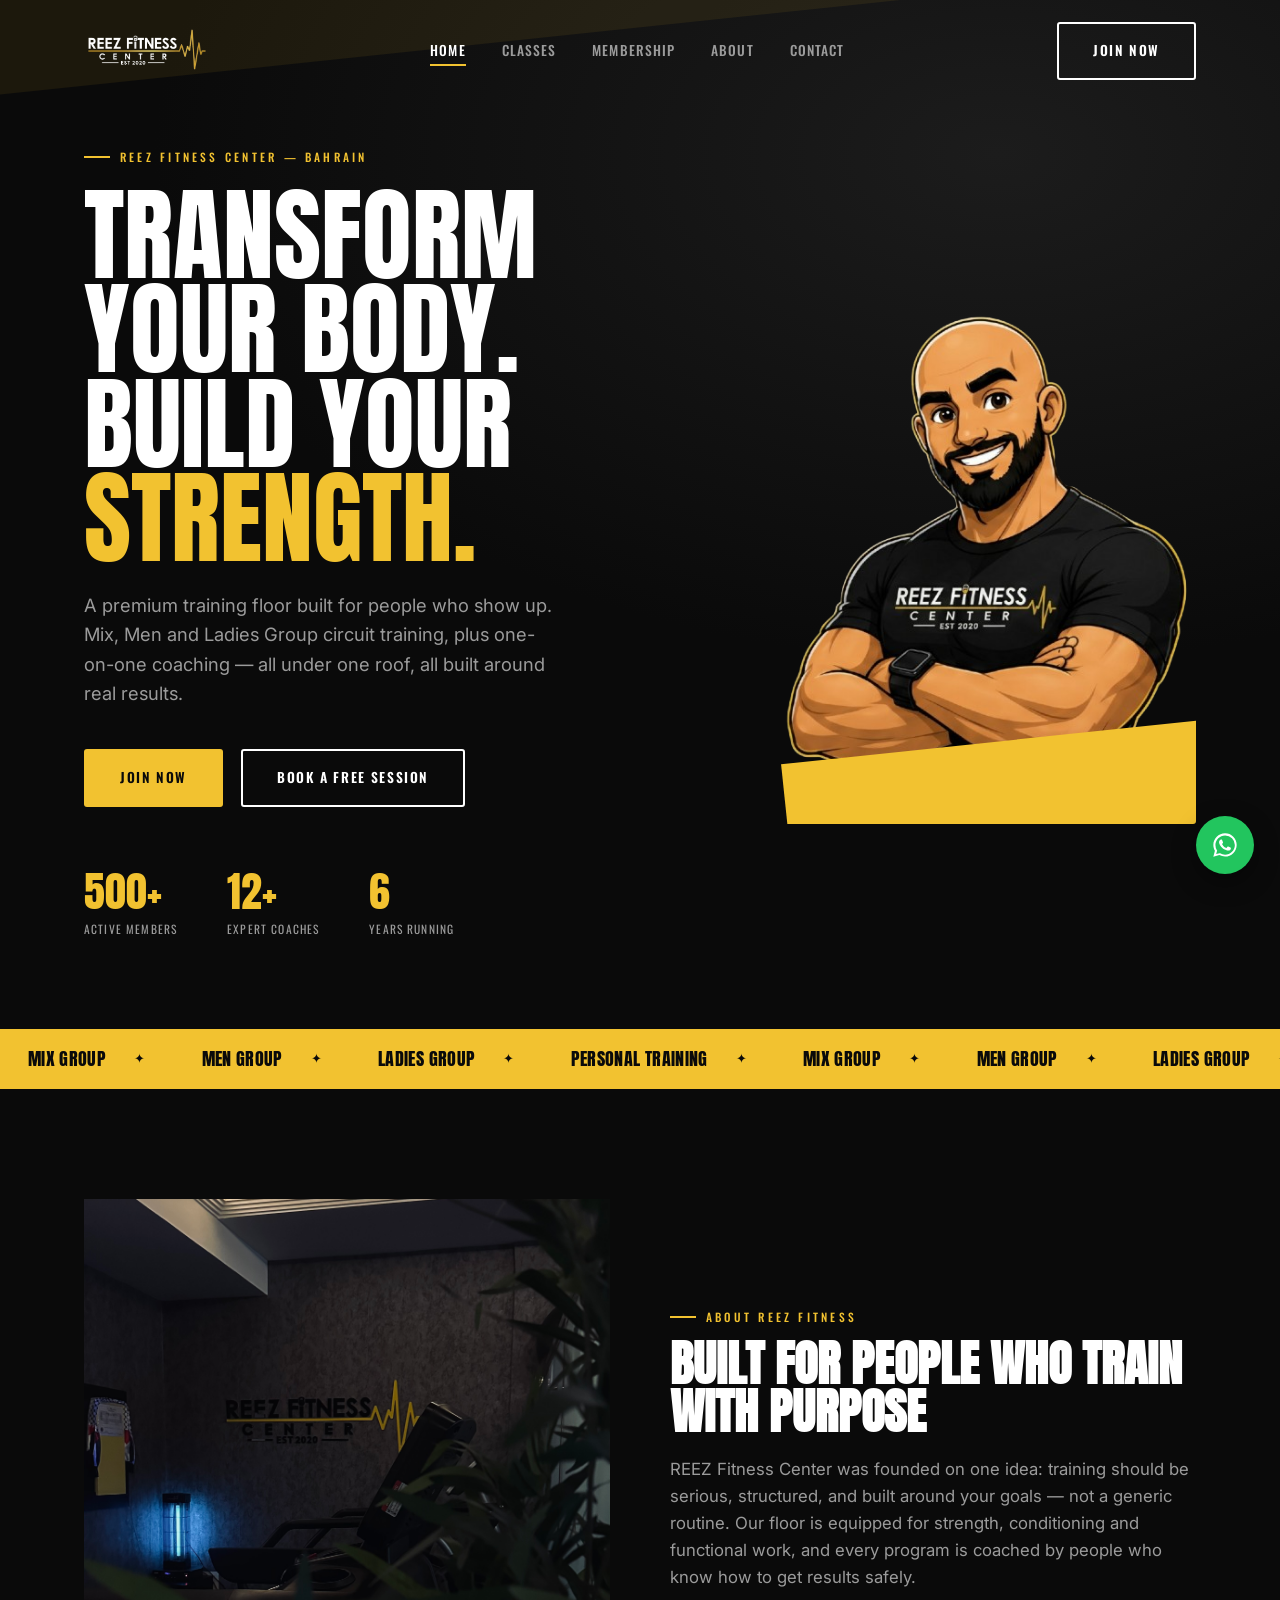
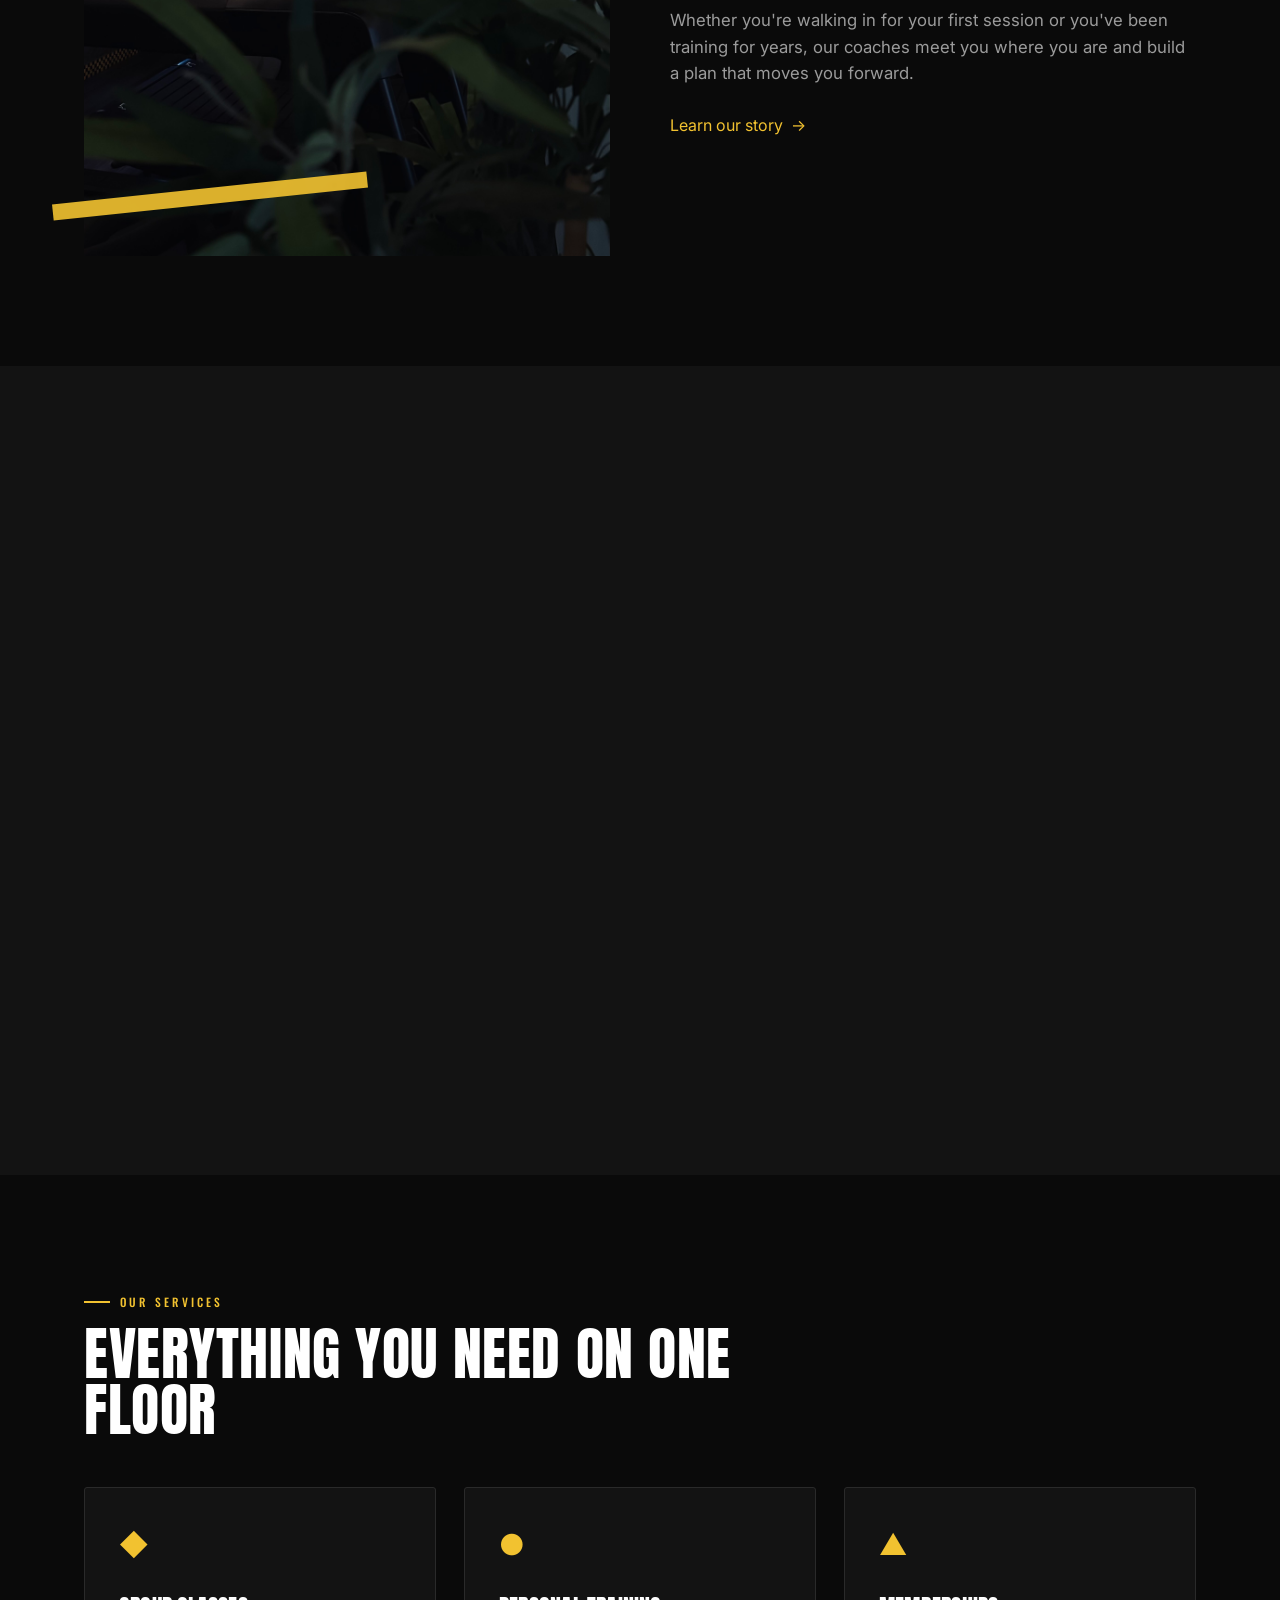
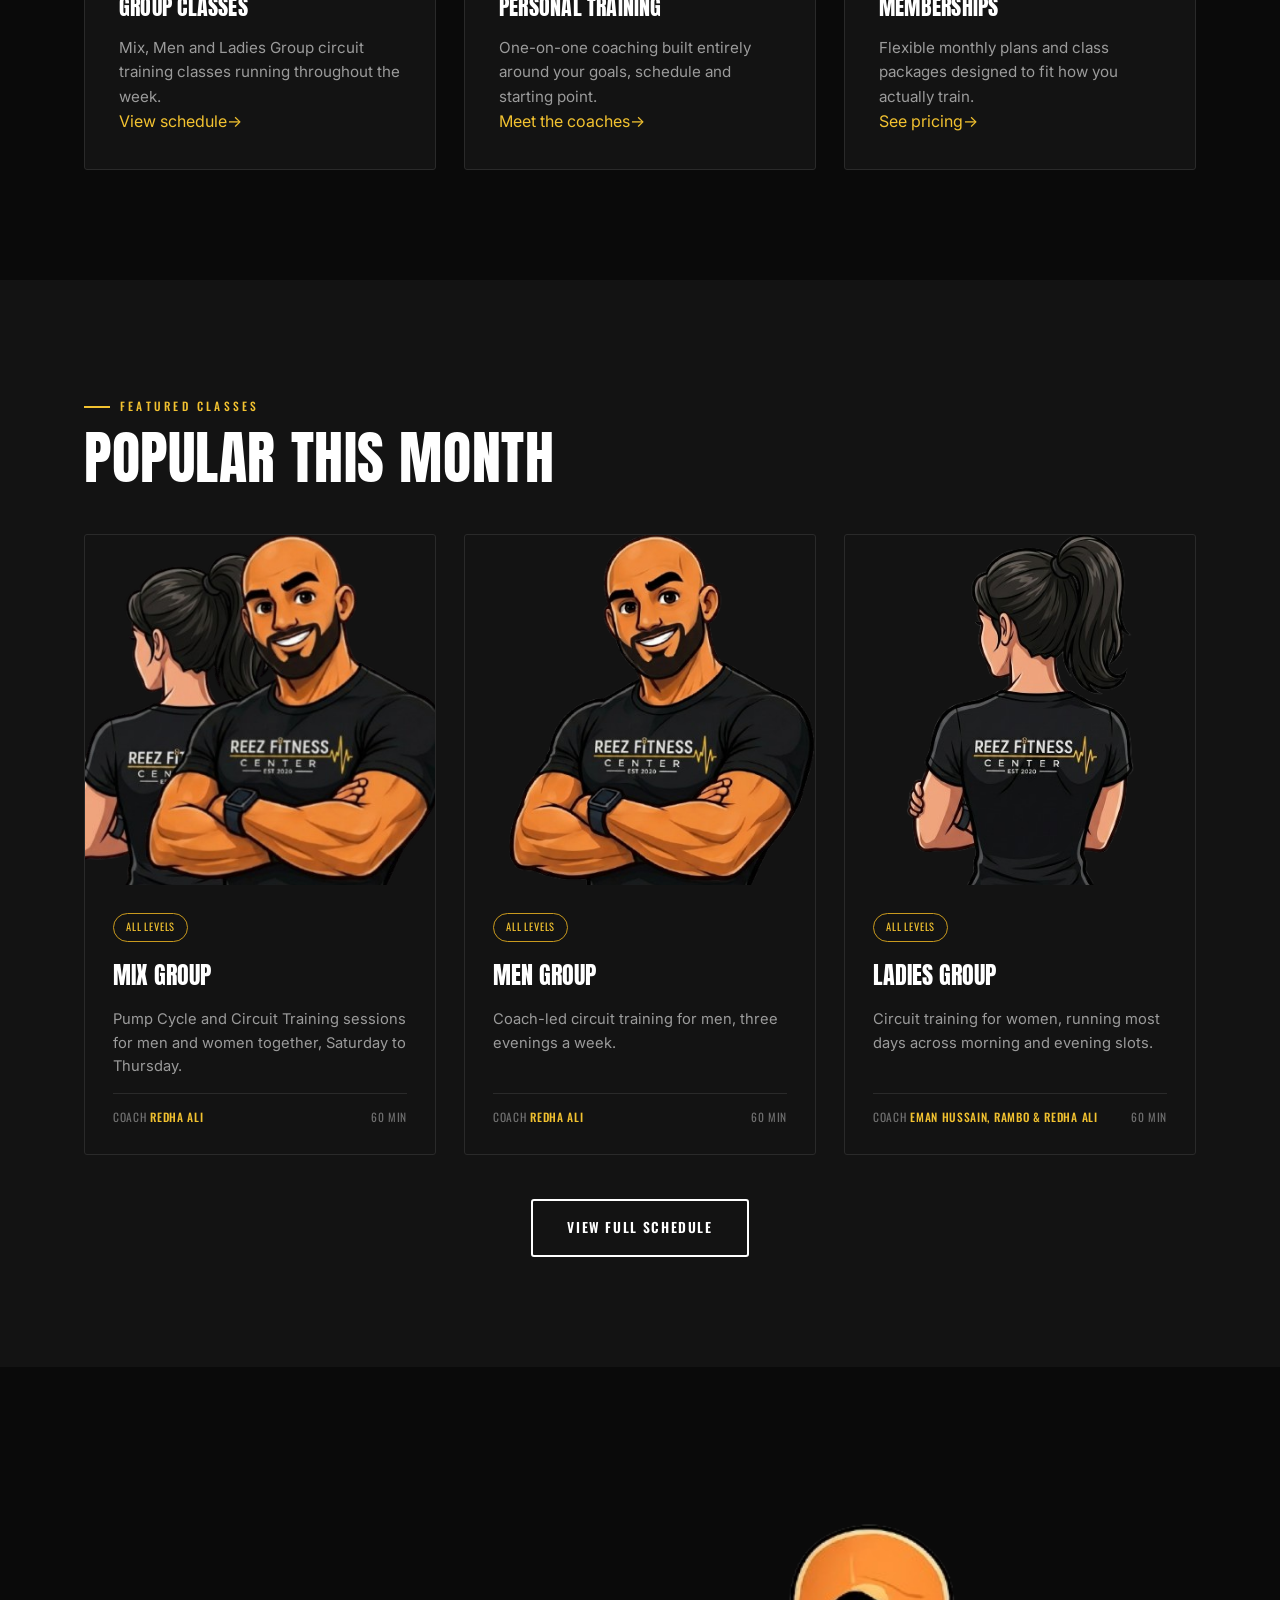
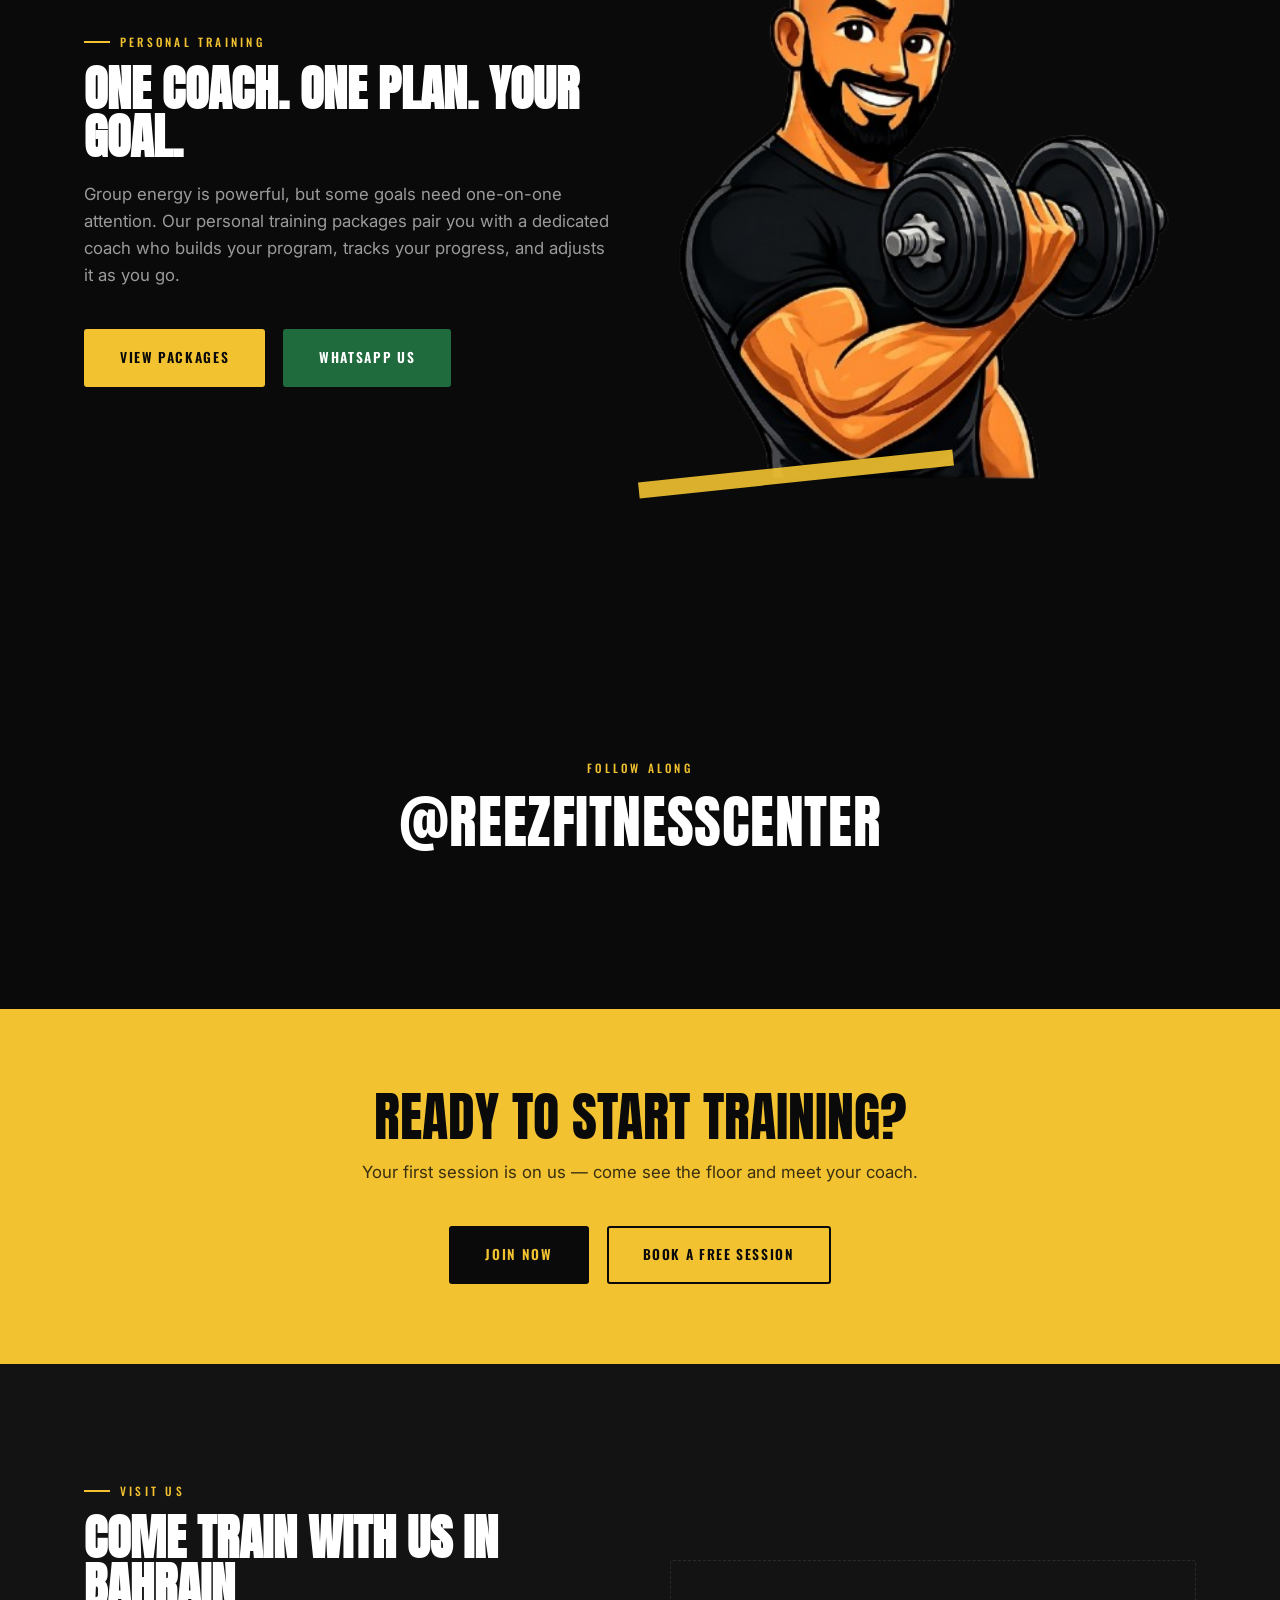
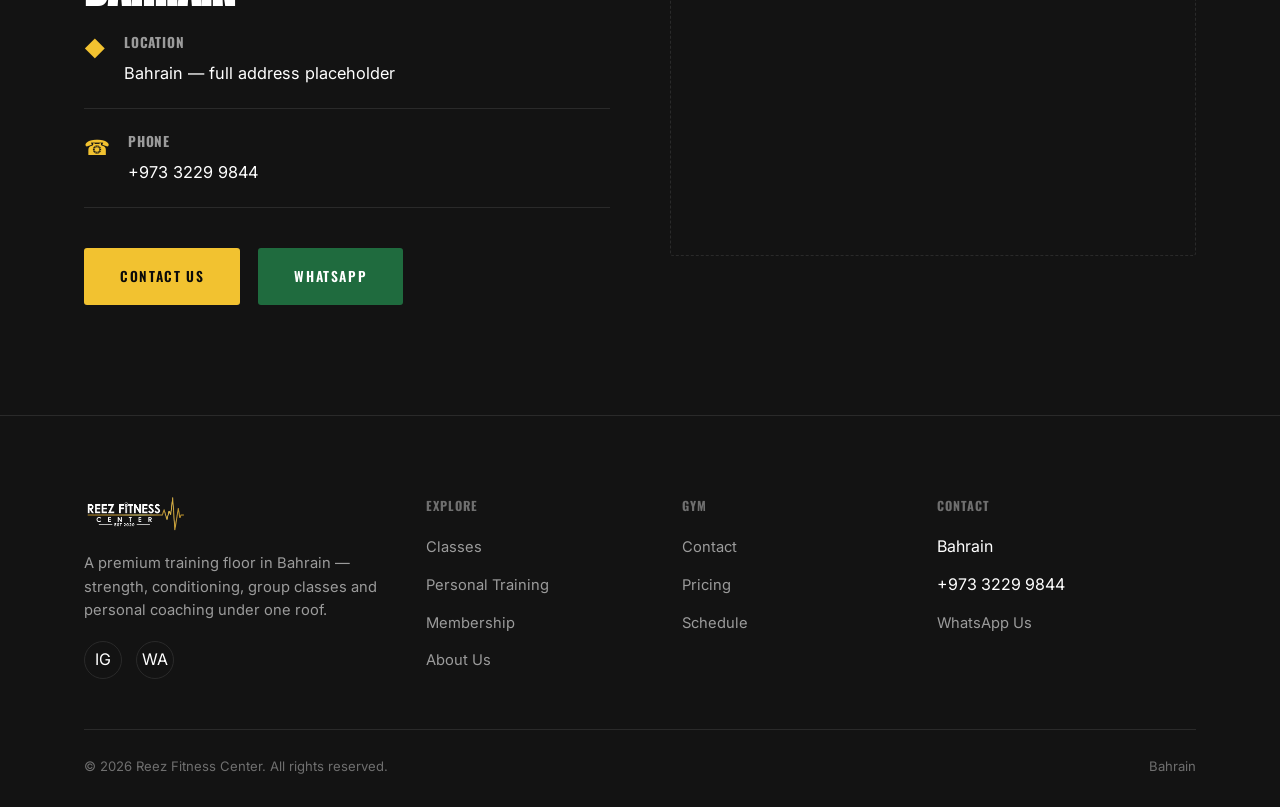
==== index.html @ 249688ea "Add files via upload" ====
<!DOCTYPE html>
<html lang="en">
<head>
<meta charset="UTF-8">
<meta name="viewport" content="width=device-width, initial-scale=1.0">
<title>REEZ Fitness Center | Premium Gym &amp; Personal Training in Bahrain</title>
<meta name="description" content="REEZ Fitness Center — a premium gym in Bahrain offering Mix, Men and Ladies Group circuit training and personal training. Join now or book a free session.">
<link rel="preconnect" href="https://fonts.googleapis.com">
<link rel="preconnect" href="https://fonts.gstatic.com" crossorigin>
<link href="https://fonts.googleapis.com/css2?family=Anton&family=Oswald:wght@400;500;600&family=Inter:wght@400;500;600;700&display=swap" rel="stylesheet">
<link rel="stylesheet" href="css/style.css">
</head>
<body>

<!-- ============ HEADER / NAV ============ -->
<header class="site-header">
  <div class="container">
    <a href="index.html" class="logo"><img src="images/logo.png" alt="Reez Fitness Center" style="height:46px;"></a>
    <nav class="nav-links">
      <a href="index.html" class="is-active">Home</a>
      <a href="classes.html">Classes</a>
      
      <a href="membership.html">Membership</a>
      <a href="about.html">About</a>
      <a href="contact.html">Contact</a>
    </nav>
    <div class="nav-cta">
      <a href="membership.html" class="btn btn-outline">Join Now</a>
      <button class="nav-toggle" aria-label="Toggle menu"><span></span></button>
    </div>
  </div>
</header>

<!-- ============ HERO ============ -->
<section class="hero">
  <div class="the-bar"></div>
  <div class="container hero-grid">
    <div>
      <div class="hero-eyebrow eyebrow">Reez Fitness Center — Bahrain</div>
      <h1>Transform Your Body.<br>Build Your <em>Strength.</em></h1>
      <p class="hero-sub">A premium training floor built for people who show up. Mix, Men and Ladies Group circuit training, plus one-on-one coaching — all under one roof, all built around real results.</p>
      <div class="btn-row">
        <a href="membership.html" class="btn btn-primary">Join Now</a>
        <a href="contact.html" class="btn btn-outline">Book a Free Session</a>
      </div>
      <div class="hero-stats">
        <div class="hero-stat"><div class="num" data-count="500" data-suffix="+">0</div><div class="label">Active Members</div></div>
        <div class="hero-stat"><div class="num" data-count="12" data-suffix="+">0</div><div class="label">Expert Coaches</div></div>
        <div class="hero-stat"><div class="num" data-count="6" data-suffix="">0</div><div class="label">Years Running</div></div>
      </div>
    </div>
    <div class="hero-art">
      <img src="images/hero.png" alt="Reez Fitness Center" style="width:100%;height:100%;object-fit:contain;">
    </div>
  </div>
</section>

<!-- ============ MARQUEE ============ -->
<div class="marquee-strip">
  <div class="marquee-track">
    <span>Mix Group</span><span>Men Group</span><span>Ladies Group</span><span>Personal Training</span>
    <span>Mix Group</span><span>Men Group</span><span>Ladies Group</span><span>Personal Training</span>
  </div>
</div>

<!-- ============ ABOUT REEZ ============ -->
<section>
  <div class="container split">
    <div class="split-media reveal">
      <div class="the-bar"></div>
      <img src="images/gym-interior.jpg" alt="Reez Fitness Center gym interior" style="width:100%;height:100%;object-fit:cover;">
    </div>
    <div class="reveal">
      <div class="eyebrow">About Reez Fitness</div>
      <h2 style="font-family:var(--font-display);text-transform:uppercase;font-size:clamp(2rem,4vw,3rem);margin-top:14px;line-height:1;">Built for people who train with purpose</h2>
      <p style="color:var(--gray);margin-top:20px;font-size:1.05rem;">REEZ Fitness Center was founded on one idea: training should be serious, structured, and built around your goals — not a generic routine. Our floor is equipped for strength, conditioning and functional work, and every program is coached by people who know how to get results safely.</p>
      <p style="color:var(--gray);margin-top:16px;font-size:1.05rem;">Whether you're walking in for your first session or you've been training for years, our coaches meet you where you are and build a plan that moves you forward.</p>
      <a href="about.html" class="btn-ghost" style="margin-top:10px;display:inline-flex;">Learn our story</a>
    </div>
  </div>
</section>

<!-- ============ WHY CHOOSE US ============ -->
<section class="section-alt">
  <div class="container">
    <div class="section-head reveal">
      <div class="eyebrow">Why Reez</div>
      <h2>The difference is in the details</h2>
      <p>Four things that separate a real training program from a treadmill and a hope.</p>
    </div>
    <div class="grid grid-4">
      <div class="card reveal">
        <span class="icon">&#9679;</span>
        <h3>Certified Coaches</h3>
        <p>Every coach on our floor is certified and trained to correct form in real time, not just count reps.</p>
      </div>
      <div class="card reveal">
        <span class="icon">&#9670;</span>
        <h3>Structured Programs</h3>
        <p>No guesswork. Every class and package follows a progression designed to build real, lasting results.</p>
      </div>
      <div class="card reveal">
        <span class="icon">&#9650;</span>
        <h3>Premium Equipment</h3>
        <p>A fully equipped strength and conditioning floor, maintained to a standard that matches the training.</p>
      </div>
      <div class="card reveal">
        <span class="icon">&#9733;</span>
        <h3>Real Community</h3>
        <p>Group classes and a member base that shows up for each other, not just for themselves.</p>
      </div>
    </div>
  </div>
</section>

<!-- ============ OUR SERVICES ============ -->
<section>
  <div class="container">
    <div class="section-head reveal">
      <div class="eyebrow">Our Services</div>
      <h2>Everything you need on one floor</h2>
    </div>
    <div class="grid grid-3">
      <div class="card reveal">
        <span class="icon">&#9670;</span>
        <h3>Group Classes</h3>
        <p>Mix, Men and Ladies Group circuit training classes running throughout the week.</p>
        <a href="classes.html" class="btn-ghost" style="margin-top:16px;">View schedule</a>
      </div>
      <div class="card reveal">
        <span class="icon">&#9679;</span>
        <h3>Personal Training</h3>
        <p>One-on-one coaching built entirely around your goals, schedule and starting point.</p>
        <a href="personal-training.html" class="btn-ghost" style="margin-top:16px;">Meet the coaches</a>
      </div>
      <div class="card reveal">
        <span class="icon">&#9650;</span>
        <h3>Memberships</h3>
        <p>Flexible monthly plans and class packages designed to fit how you actually train.</p>
        <a href="membership.html" class="btn-ghost" style="margin-top:16px;">See pricing</a>
      </div>
    </div>
  </div>
</section>

<!-- ============ FEATURED CLASSES ============ -->
<section class="section-alt">
  <div class="container">
    <div class="section-head reveal">
      <div class="eyebrow">Featured Classes</div>
      <h2>Popular this month</h2>
    </div>
    <div class="grid grid-3">
      <div class="class-card reveal">
        <div class="thumb"><img src="images/class-strength.png" alt="Mix Group class"></div>
        <div class="body">
          <span class="pill">All Levels</span>
          <h3>Mix Group</h3>
          <p>Pump Cycle and Circuit Training sessions for men and women together, Saturday to Thursday.</p>
          <div class="class-meta"><span>Coach <strong>Redha Ali</strong></span><span>60 min</span></div>
        </div>
      </div>
      <div class="class-card reveal">
        <div class="thumb"><img src="images/coach-training.png" alt="Men Group class" ></div>
        <div class="body">
          <span class="pill">All Levels</span>
          <h3>Men Group</h3>
          <p>Coach-led circuit training for men, three evenings a week.</p>
          <div class="class-meta"><span>Coach <strong>Redha Ali</strong></span><span>60 min</span></div>
        </div>
      </div>
      <div class="class-card reveal">
        <div class="thumb"><img src="images/class-womens.png" alt="Ladies Group class"></div>
        <div class="body">
          <span class="pill">All Levels</span>
          <h3>Ladies Group</h3>
          <p>Circuit training for women, running most days across morning and evening slots.</p>
          <div class="class-meta"><span>Coach <strong>Eman Hussain, Rambo &amp; Redha Ali</strong></span><span>60 min</span></div>
        </div>
      </div>
    </div>
    <div class="text-center" style="margin-top:44px;">
      <a href="classes.html" class="btn btn-outline">View Full Schedule</a>
    </div>
  </div>
</section>

<!-- ============ PERSONAL TRAINING TEASER ============ -->
<section>
  <div class="container split">
    <div class="reveal">
      <div class="eyebrow">Personal Training</div>
      <h2 style="font-family:var(--font-display);text-transform:uppercase;font-size:clamp(2rem,4vw,3rem);margin-top:14px;line-height:1;">One coach. One plan. Your goal.</h2>
      <p style="color:var(--gray);margin-top:20px;font-size:1.05rem;">Group energy is powerful, but some goals need one-on-one attention. Our personal training packages pair you with a dedicated coach who builds your program, tracks your progress, and adjusts it as you go.</p>
      <div class="btn-row">
        <a href="personal-training.html" class="btn btn-primary">View Packages</a>
        <a href="https://wa.me/97332299844" class="btn btn-whatsapp" target="_blank" rel="noopener">WhatsApp Us</a>
      </div>
    </div>
    <div class="split-media reveal">
      <div class="the-bar"></div>
      <img src="images/d.png" alt="Reez Fitness coach demonstrating training form" style="width:100%;height:100%;object-fit:cover;">
    </div>
  </div>
</section>

<!-- ============ TESTIMONIALS ============ -->
<!-- No real reviews yet — add real client testimonials here using the same testi-card structure:
<div class="testi-card reveal">
  <div class="stars">&#9733;&#9733;&#9733;&#9733;&#9733;</div>
  <p>Review text here.</p>
  <div class="who"><div class="avatar">X</div><div><div class="name">Client Name</div><div class="since">Member since 20XX</div></div></div>
</div>
-->
<section class="section-alt" style="display:none;">
  <div class="container">
    <div class="section-head center reveal" style="margin-left:auto;margin-right:auto;">
      <div class="eyebrow">Client Results</div>
      <h2>Real members. Real progress.</h2>
    </div>
    <div class="grid grid-3">
    </div>
  </div>
</section>

<!-- ============ INSTAGRAM ============ -->
<section>
  <div class="container">
    <div class="section-head center reveal" style="margin-left:auto;margin-right:auto;">
      <div class="eyebrow">Follow Along</div>
      <h2>@reezfitnesscenter</h2>
    </div>
  </div>
 
</section>

<!-- ============ CTA ============ -->
<section class="cta-banner">
  <div class="container">
    <h2>Ready to Start Training?</h2>
    <p>Your first session is on us — come see the floor and meet your coach.</p>
    <div class="btn-row">
      <a href="membership.html" class="btn btn-primary">Join Now</a>
      <a href="contact.html" class="btn btn-outline">Book a Free Session</a>
    </div>
  </div>
</section>

<!-- ============ CONTACT TEASER ============ -->
<section class="section-alt">
  <div class="container split">
    <div class="reveal">
      <div class="eyebrow">Visit Us</div>
      <h2 style="font-family:var(--font-display);text-transform:uppercase;font-size:clamp(2rem,4vw,3rem);margin-top:14px;line-height:1;">Come train with us in Bahrain</h2>
      <div class="info-block"><span class="icon">&#9670;</span><div><h3>Location</h3><p>Bahrain — full address placeholder</p></div></div>
      <div class="info-block"><span class="icon">&#9742;</span><div><h3>Phone</h3><p>+973 3229 9844</p></div></div>
      <div class="btn-row">
        <a href="contact.html" class="btn btn-primary">Contact Us</a>
        <a href="https://wa.me/97332299844" class="btn btn-whatsapp" target="_blank" rel="noopener">WhatsApp</a>
      </div>
    </div>
    <div class="map-placeholder reveal" style="margin-top:36px;padding:0;overflow:hidden;">
  <iframe src="https://www.google.com/maps/embed?pb=!1m18!1m12!1m3!1d3579.4328150114675!2d50.45760417519909!3d26.215122777069826!2m3!1f0!2f0!3f0!3m2!1i1024!2i768!4f13.1!3m3!1m2!1s0x3e49a5b4d1fcc36d%3A0x4360c2609f2ffa8!2sReez%20Fitness%20Center!5e0!3m2!1sen!2sbh!4v1784715094102!5m2!1sen!2sbh" width="600" height="450" style="border:0;width:100%;height:100%;" allowfullscreen="" loading="lazy" referrerpolicy="strict-origin-when-cross-origin"></iframe>
</div>
  </div>
</section>

<!-- ============ FOOTER ============ -->
<footer class="site-footer">
  <div class="container">
    <div class="footer-grid">
      <div class="footer-brand">
        <a href="index.html" class="logo"><img src="images/logo.png" alt="Reez Fitness Center" style="height:38px;"></a>
        <p>A premium training floor in Bahrain — strength, conditioning, group classes and personal coaching under one roof.</p>
        <div class="footer-social">
          <a href="https://instagram.com/reezfitnesscenter" target="_blank" rel="noopener" aria-label="Instagram">IG</a>
          <a href="https://wa.me/97332299844" aria-label="WhatsApp" target="_blank" rel="noopener">WA</a>
        </div>
      </div>
      <div class="footer-col">
        <h4>Explore</h4>
        <ul>
          <li><a href="classes.html">Classes</a></li>
          <li><a href="personal-training.html">Personal Training</a></li>
          <li><a href="membership.html">Membership</a></li>
          <li><a href="about.html">About Us</a></li>
        </ul>
      </div>
      <div class="footer-col">
        <h4>Gym</h4>
        <ul>
          <li><a href="contact.html">Contact</a></li>
          <li><a href="membership.html">Pricing</a></li>
          <li><a href="classes.html">Schedule</a></li>
        </ul>
      </div>
      <div class="footer-col">
        <h4>Contact</h4>
        <ul>
          <li>Bahrain</li>
          <li>+973 3229 9844</li>
          <li><a href="https://wa.me/97332299844" target="_blank" rel="noopener">WhatsApp Us</a></li>
        </ul>
      </div>
    </div>
    <div class="footer-bottom">
      <span>&copy; <span id="year"></span> Reez Fitness Center. All rights reserved.</span>
      <span>Bahrain</span>
    </div>
  </div>
</footer>

<a href="https://wa.me/97332299844" class="whatsapp-float" target="_blank" rel="noopener" aria-label="Chat on WhatsApp">
  <svg viewBox="0 0 32 32"><path d="M16.02 2.667c-7.36 0-13.334 5.973-13.334 13.333 0 2.352.615 4.646 1.784 6.667L2.667 29.333l6.85-1.77a13.29 13.29 0 0 0 6.5 1.704h.006c7.36 0 13.333-5.973 13.333-13.333 0-3.563-1.387-6.913-3.906-9.43a13.245 13.245 0 0 0-9.43-3.837zm0 24.4a11.02 11.02 0 0 1-5.62-1.54l-.403-.24-4.066 1.05 1.086-3.963-.263-.407a11.017 11.017 0 0 1-1.694-5.87c0-6.113 4.977-11.09 11.096-11.09a11.02 11.02 0 0 1 7.844 3.25 11.024 11.024 0 0 1 3.246 7.844c0 6.117-4.976 11.09-11.13 11.09l-.05-.124zm6.086-8.31c-.334-.167-1.977-.977-2.284-1.087-.307-.11-.53-.167-.753.167-.223.333-.863 1.087-1.06 1.31-.196.223-.39.25-.723.084-.334-.167-1.41-.52-2.687-1.657-.993-.886-1.663-1.98-1.86-2.313-.196-.333-.02-.514.147-.68.15-.15.334-.39.5-.584.167-.194.223-.333.334-.556.11-.223.055-.417-.028-.584-.083-.166-.753-1.81-1.03-2.48-.272-.65-.548-.563-.753-.573-.196-.01-.417-.01-.64-.01a1.23 1.23 0 0 0-.89.417c-.306.334-1.166 1.14-1.166 2.78 0 1.64 1.194 3.223 1.36 3.446.167.223 2.35 3.59 5.69 5.033.795.343 1.415.548 1.9.7.798.253 1.523.217 2.097.132.64-.095 1.977-.807 2.256-1.587.28-.78.28-1.446.196-1.586-.083-.14-.306-.223-.64-.39z"/></svg>
</a>

<script src="js/main.js"></script>
</body>
</html>
---- css/style.css ----
/* ==========================================================================
   REEZ FITNESS CENTER — Design System
   Display: Anton (heavy, condensed, athletic)
   Utility: Oswald (condensed uppercase, labels/nav/eyebrows)
   Body: Inter (clean, readable)
   Signature element: "The Bar" — a diagonal yellow stripe (barbell-strap
   motif) that cuts through hero art and marks every major section break.
   ========================================================================== */

:root {
  --black: #0a0a0a;
  --charcoal: #131313;
  --charcoal-2: #1b1b1b;
  --line: #2a2a2a;
  --yellow: #f2c230;
  --yellow-dim: #c99a1e;
  --white: #ffffff;
  --gray: #9b9b9b;
  --gray-dim: #6f6f6f;

  --font-display: "Anton", "Arial Narrow", sans-serif;
  --font-utility: "Oswald", "Arial Narrow", sans-serif;
  --font-body: "Inter", -apple-system, BlinkMacSystemFont, sans-serif;

  --container: 1240px;
  --gutter: clamp(20px, 5vw, 64px);
  --radius: 3px;
  --ease: cubic-bezier(0.22, 1, 0.36, 1);
}

/* ---------- Reset ---------- */
*, *::before, *::after { box-sizing: border-box; }
html { scroll-behavior: smooth; }
@media (prefers-reduced-motion: reduce) {
  html { scroll-behavior: auto; }
  *, *::before, *::after { animation-duration: 0.001ms !important; animation-iteration-count: 1 !important; transition-duration: 0.001ms !important; scroll-behavior: auto !important; }
}
body {
  margin: 0;
  background: var(--black);
  color: var(--white);
  font-family: var(--font-body);
  font-size: 16px;
  line-height: 1.6;
  -webkit-font-smoothing: antialiased;
  overflow-x: hidden;
}
img { max-width: 100%; display: block; }
a { color: inherit; text-decoration: none; }
ul { margin: 0; padding: 0; list-style: none; }
h1, h2, h3, h4, p { margin: 0; }
button { font-family: inherit; cursor: pointer; }
input, textarea, select { font-family: inherit; }

:focus-visible {
  outline: 2px solid var(--yellow);
  outline-offset: 3px;
}

.container {
  max-width: var(--container);
  margin: 0 auto;
  padding-left: var(--gutter);
  padding-right: var(--gutter);
}

/* ---------- Typography helpers ---------- */
.eyebrow {
  font-family: var(--font-utility);
  text-transform: uppercase;
  letter-spacing: 0.28em;
  font-size: 0.72rem;
  color: var(--yellow);
  display: inline-flex;
  align-items: center;
  gap: 10px;
  font-weight: 500;
}
.eyebrow::before {
  content: "";
  width: 26px;
  height: 2px;
  background: var(--yellow);
  display: inline-block;
}
.section-head {
  margin-bottom: 48px;
  max-width: 720px;
}
.section-head h2 {
  font-family: var(--font-display);
  font-weight: 400;
  text-transform: uppercase;
  font-size: clamp(2.2rem, 5vw, 3.6rem);
  line-height: 0.98;
  letter-spacing: 0.01em;
  margin-top: 14px;
}
.section-head p {
  color: var(--gray);
  font-size: 1.05rem;
  margin-top: 18px;
  max-width: 560px;
}
.section-head.center { margin-left: auto; margin-right: auto; text-align: center; }
.section-head.center p { margin-left: auto; margin-right: auto; }
.section-head.center .eyebrow::before { display: none; }

section { position: relative; padding: 110px 0; }
.section-alt { background: var(--charcoal); }

/* ---------- The Bar (signature diagonal stripe) ---------- */
.the-bar {
  position: absolute;
  background: var(--yellow);
  transform: rotate(-6deg);
  z-index: 2;
}
.divider-bar {
  position: relative;
  height: 46px;
  overflow: hidden;
  background: var(--black);
}
.divider-bar::before {
  content: "";
  position: absolute;
  left: -10%;
  right: -10%;
  top: 50%;
  height: 10px;
  background: var(--yellow);
  transform: translateY(-50%) skewY(-2deg);
}

/* ---------- Buttons ---------- */
.btn {
  font-family: var(--font-utility);
  text-transform: uppercase;
  letter-spacing: 0.12em;
  font-size: 0.85rem;
  font-weight: 600;
  padding: 16px 34px;
  border-radius: var(--radius);
  border: 2px solid transparent;
  display: inline-flex;
  align-items: center;
  gap: 10px;
  transition: transform 0.25s var(--ease), background 0.25s var(--ease), color 0.25s var(--ease), border-color 0.25s var(--ease);
  white-space: nowrap;
}
.btn-primary {
  background: var(--yellow);
  color: var(--black);
}
.btn-primary:hover { background: var(--white); transform: translateY(-2px); }
.btn-outline {
  border-color: var(--white);
  color: var(--white);
  background: transparent;
}
.btn-outline:hover { border-color: var(--yellow); color: var(--yellow); transform: translateY(-2px); }
.btn-ghost {
  color: var(--yellow);
  padding: 16px 0;
  gap: 8px;
}
.btn-ghost::after { content: "\2192"; transition: transform 0.25s var(--ease); }
.btn-ghost:hover::after { transform: translateX(6px); }
.btn-whatsapp {
  background: #1f6b3e;
  color: var(--white);
}
.btn-whatsapp:hover { background: #22c55e; transform: translateY(-2px); }
.btn-row { display: flex; flex-wrap: wrap; gap: 18px; margin-top: 40px; }

/* ---------- Nav ---------- */
.site-header {
  position: fixed;
  top: 0; left: 0; right: 0;
  z-index: 100;
  padding: 22px 0;
  transition: background 0.3s var(--ease), padding 0.3s var(--ease), border-color 0.3s var(--ease);
  border-bottom: 1px solid transparent;
}
.site-header.is-scrolled {
  background: rgba(10, 10, 10, 0.92);
  backdrop-filter: blur(10px);
  padding: 14px 0;
  border-color: var(--line);
}
.site-header .container { display: flex; align-items: center; justify-content: space-between; }
.logo {
  font-family: var(--font-display);
  text-transform: uppercase;
  font-size: 1.5rem;
  letter-spacing: 0.02em;
  display: flex;
  align-items: baseline;
  gap: 4px;
}
.logo span { color: var(--yellow); }
.nav-links { display: flex; align-items: center; gap: 36px; }
.nav-links a {
  font-family: var(--font-utility);
  text-transform: uppercase;
  font-size: 0.85rem;
  letter-spacing: 0.08em;
  font-weight: 500;
  color: var(--gray);
  position: relative;
  padding: 4px 0;
  transition: color 0.2s;
}
.nav-links a::after {
  content: "";
  position: absolute;
  left: 0; bottom: 0;
  width: 0; height: 2px;
  background: var(--yellow);
  transition: width 0.25s var(--ease);
}
.nav-links a:hover, .nav-links a.is-active { color: var(--white); }
.nav-links a:hover::after, .nav-links a.is-active::after { width: 100%; }
.nav-cta { display: flex; align-items: center; gap: 18px; }
.nav-toggle {
  display: none;
  background: none;
  border: none;
  width: 32px; height: 24px;
  position: relative;
  z-index: 200;
}
.nav-toggle span, .nav-toggle::before, .nav-toggle::after {
  content: "";
  position: absolute;
  left: 0; right: 0;
  height: 2px;
  background: var(--white);
  transition: transform 0.3s var(--ease), opacity 0.3s var(--ease);
}
.nav-toggle::before { top: 2px; }
.nav-toggle span { top: 11px; }
.nav-toggle::after { bottom: 2px; }
.nav-toggle.is-open::before { transform: translateY(9px) rotate(45deg); }
.nav-toggle.is-open::after { transform: translateY(-9px) rotate(-45deg); }
.nav-toggle.is-open span { opacity: 0; }

@media (max-width: 860px) {
  .nav-links {
    position: fixed;
    inset: 0;
    background: var(--black);
    flex-direction: column;
    justify-content: center;
    gap: 30px;
    transform: translateX(100%);
    transition: transform 0.4s var(--ease);
  }
  .nav-links.is-open { transform: translateX(0); }
  .nav-links a { font-size: 1.4rem; }
  .nav-toggle { display: block; }
  .nav-cta .btn-outline { display: none; }
}

/* ---------- Hero ---------- */
.hero {
  min-height: 100svh;
  display: flex;
  align-items: center;
  position: relative;
  padding-top: 140px;
  padding-bottom: 90px;
  background: radial-gradient(120% 90% at 78% 15%, #1c1c1c 0%, var(--black) 55%);
  overflow: hidden;
}
.hero .the-bar {
  width: 180%;
  height: 130px;
  right: -40%;
  top: -10%;
  opacity: 0.08;
}
.hero-grid {
  display: grid;
  grid-template-columns: 1.15fr 0.85fr;
  gap: 40px;
  align-items: center;
}
.hero-eyebrow { margin-bottom: 22px; }
.hero h1 {
  font-family: var(--font-display);
  text-transform: uppercase;
  font-weight: 400;
  font-size: clamp(3rem, 8vw, 6.4rem);
  line-height: 0.92;
  letter-spacing: 0;
}
.hero h1 em {
  font-style: normal;
  color: var(--yellow);
}
.hero-sub {
  color: var(--gray);
  font-size: 1.15rem;
  max-width: 480px;
  margin-top: 26px;
}
.hero-art {
  position: relative;
  aspect-ratio: 4 / 5;
  border-radius: var(--radius);
  overflow: hidden;
}
.hero-art::after {
  content: "";
  position: absolute;
  left: 10%;
  bottom: -6%;
  width: 130%;
  height: 22%;
  background: var(--yellow);
  transform: rotate(-6deg);
  z-index: 2;
}
.hero-stats {
  display: flex;
  gap: 50px;
  margin-top: 64px;
  flex-wrap: wrap;
}
.hero-stat .num {
  font-family: var(--font-display);
  font-size: 2.6rem;
  color: var(--yellow);
  line-height: 1;
}
.hero-stat .label {
  font-family: var(--font-utility);
  text-transform: uppercase;
  letter-spacing: 0.1em;
  font-size: 0.72rem;
  color: var(--gray);
  margin-top: 8px;
}

@media (max-width: 900px) {
  .hero-grid { grid-template-columns: 1fr; }
  .hero-art { order: -1; aspect-ratio: 16/10; }
}

/* ---------- Image placeholders ---------- */
.img-placeholder {
  width: 100%;
  height: 100%;
  min-height: 220px;
  background:
    repeating-linear-gradient(135deg, #1c1c1c 0px, #1c1c1c 12px, #171717 12px, #171717 24px);
  border: 1px dashed var(--line);
  display: flex;
  flex-direction: column;
  align-items: center;
  justify-content: center;
  text-align: center;
  gap: 8px;
  color: var(--gray-dim);
  padding: 20px;
}
.img-placeholder .icon { font-size: 1.8rem; color: var(--yellow-dim); }
.img-placeholder .tag {
  font-family: var(--font-utility);
  text-transform: uppercase;
  letter-spacing: 0.08em;
  font-size: 0.7rem;
}
.img-placeholder .dims { font-size: 0.68rem; color: var(--gray-dim); }

/* ---------- Marquee ---------- */
.marquee-strip {
  background: var(--yellow);
  color: var(--black);
  overflow: hidden;
  padding: 16px 0;
}
.marquee-track {
  display: flex;
  width: max-content;
  animation: marquee 32s linear infinite;
}
.marquee-track span {
  font-family: var(--font-display);
  text-transform: uppercase;
  font-size: 1.1rem;
  letter-spacing: 0.02em;
  padding: 0 28px;
  white-space: nowrap;
  display: flex;
  align-items: center;
  gap: 28px;
}
.marquee-track span::after { content: "\2726"; font-size: 0.8rem; }
@keyframes marquee {
  from { transform: translateX(0); }
  to { transform: translateX(-50%); }
}

/* ---------- Cards ---------- */
.grid {
  display: grid;
  gap: 28px;
}
.grid-3 { grid-template-columns: repeat(3, 1fr); }
.grid-2 { grid-template-columns: repeat(2, 1fr); }
.grid-4 { grid-template-columns: repeat(4, 1fr); }
@media (max-width: 980px) { .grid-3, .grid-4 { grid-template-columns: repeat(2, 1fr); } }
@media (max-width: 640px) { .grid-3, .grid-4, .grid-2 { grid-template-columns: 1fr; } }

.card {
  background: var(--charcoal);
  border: 1px solid var(--line);
  border-radius: var(--radius);
  padding: 34px;
  transition: border-color 0.3s var(--ease), transform 0.3s var(--ease);
}
.card:hover { border-color: var(--yellow-dim); transform: translateY(-6px); }
.card .icon { color: var(--yellow); font-size: 1.8rem; margin-bottom: 22px; display: block; }
.card h3 {
  font-family: var(--font-display);
  text-transform: uppercase;
  font-weight: 400;
  font-size: 1.35rem;
  letter-spacing: 0.01em;
}
.card p { color: var(--gray); margin-top: 12px; font-size: 0.95rem; }

/* Class card */
.class-card {
  background: var(--charcoal);
  border: 1px solid var(--line);
  border-radius: var(--radius);
  overflow: hidden;
  display: flex;
  flex-direction: column;
  transition: border-color 0.3s var(--ease), transform 0.3s var(--ease);
}
.class-card:hover { border-color: var(--yellow); transform: translateY(-6px); }
.class-card .thumb {
  position: relative;
  width: 100%;
  aspect-ratio: 1/1;
  overflow: hidden;
  flex-shrink: 0;
}
.class-card .body { padding: 28px; display: flex; flex-direction: column; gap: 14px; flex: 1; }
.class-card h3 {
  font-family: var(--font-display);
  text-transform: uppercase;
  font-weight: 400;
  font-size: 1.5rem;
}

.class-card .thumb img{
    position: absolute;
    inset: 0;
    width: 100%;
    height: 100%;
    object-fit: cover;
    display: block;
}
.class-card p { color: var(--gray); font-size: 0.92rem; }
.class-meta {
  display: flex;
  justify-content: space-between;
  font-family: var(--font-utility);
  text-transform: uppercase;
  font-size: 0.72rem;
  letter-spacing: 0.06em;
  color: var(--gray-dim);
  border-top: 1px solid var(--line);
  padding-top: 14px;
  margin-top: auto;
}
.class-meta strong { color: var(--yellow); font-weight: 500; }
.class-card .btn { margin-top: 6px; justify-content: center; width: 100%; }

/* Difficulty pill */
.pill {
  display: inline-block;
  font-family: var(--font-utility);
  text-transform: uppercase;
  font-size: 0.65rem;
  letter-spacing: 0.08em;
  padding: 5px 12px;
  border-radius: 20px;
  border: 1px solid var(--yellow-dim);
  color: var(--yellow);
  width: fit-content;
}

/* Coach card */
.coach-card { text-align: left; }
.coach-card .thumb { aspect-ratio: 3/4; margin-bottom: 22px; border-radius: var(--radius); overflow: hidden; }
.coach-card h3 { font-family: var(--font-display); font-weight: 400; text-transform: uppercase; font-size: 1.4rem; }
.coach-card .role { color: var(--yellow); font-family: var(--font-utility); text-transform: uppercase; font-size: 0.75rem; letter-spacing: 0.08em; margin-top: 6px; display: block; }
.coach-card p { margin-top: 14px; }

/* Testimonials */
.testi-card {
  background: var(--charcoal);
  border: 1px solid var(--line);
  border-radius: var(--radius);
  padding: 36px;
}
.testi-card .stars { color: var(--yellow); letter-spacing: 3px; font-size: 0.9rem; }
.testi-card p { margin-top: 18px; font-size: 1.02rem; color: var(--white); }
.testi-card .who { margin-top: 22px; display: flex; align-items: center; gap: 14px; }
.testi-card .avatar {
  width: 44px; height: 44px; border-radius: 50%;
  background: var(--charcoal-2); border: 1px solid var(--line);
  display: flex; align-items: center; justify-content: center;
  font-family: var(--font-display); color: var(--yellow); font-size: 1rem;
}
.testi-card .name { font-family: var(--font-utility); text-transform: uppercase; font-size: 0.85rem; letter-spacing: 0.04em; }
.testi-card .since { color: var(--gray-dim); font-size: 0.78rem; }

/* Pricing */
.price-card {
  background: var(--charcoal);
  border: 1px solid var(--line);
  border-radius: var(--radius);
  padding: 38px 32px;
  display: flex;
  flex-direction: column;
  position: relative;
}
.price-card.is-featured {
  border-color: var(--yellow);
  background: linear-gradient(180deg, #1c1808 0%, var(--charcoal) 30%);
}
.price-card .tag-best {
  position: absolute;
  top: -13px; left: 32px;
  background: var(--yellow);
  color: var(--black);
  font-family: var(--font-utility);
  text-transform: uppercase;
  font-size: 0.68rem;
  letter-spacing: 0.08em;
  padding: 5px 14px;
  border-radius: 20px;
  font-weight: 600;
}
.price-card h3 { font-family: var(--font-utility); text-transform: uppercase; letter-spacing: 0.06em; font-size: 0.95rem; color: var(--gray); }
.price-card .price { font-family: var(--font-display); font-size: 3rem; color: var(--white); margin-top: 14px; }
.price-card .price span { font-size: 1rem; color: var(--gray); font-family: var(--font-body); }
.price-card ul { margin-top: 26px; display: flex; flex-direction: column; gap: 14px; flex: 1; }
.price-card li { display: flex; align-items: flex-start; gap: 10px; font-size: 0.92rem; color: var(--gray); }
.price-card li::before { content: "\2713"; color: var(--yellow); font-weight: 700; }
.price-card .btn { margin-top: 30px; justify-content: center; width: 100%; }

/* ---------- Stats / counters ---------- */
.stats-row {
  display: grid;
  grid-template-columns: repeat(4, 1fr);
  gap: 30px;
  text-align: center;
}
.stat .num { font-family: var(--font-display); font-size: clamp(2.4rem, 5vw, 3.6rem); color: var(--yellow); }
.stat .label { font-family: var(--font-utility); text-transform: uppercase; letter-spacing: 0.1em; font-size: 0.78rem; color: var(--gray); margin-top: 10px; }
@media (max-width: 760px) { .stats-row { grid-template-columns: repeat(2, 1fr); } }

/* ---------- Feature list (icon + text rows) ---------- */
.feature-row { display: flex; gap: 20px; padding: 26px 0; border-bottom: 1px solid var(--line); }
.feature-row:first-child { padding-top: 0; }
.feature-row .num { font-family: var(--font-display); font-size: 1.6rem; color: var(--yellow-dim); min-width: 50px; }
.feature-row h3 { font-family: var(--font-display); font-weight: 400; text-transform: uppercase; font-size: 1.25rem; }
.feature-row p { color: var(--gray); margin-top: 8px; font-size: 0.94rem; }

/* ---------- Instagram strip ---------- */
.insta-grid { display: grid; grid-template-columns: repeat(6, 1fr); gap: 4px; }
.insta-grid .img-placeholder { min-height: 0; aspect-ratio: 1/1; border-radius: 0; border: none; }
@media (max-width: 760px) { .insta-grid { grid-template-columns: repeat(3, 1fr); } }

/* ---------- CTA banner ---------- */
.cta-banner {
  background: var(--yellow);
  color: var(--black);
  padding: 80px 0;
  text-align: center;
}
.cta-banner h2 {
  font-family: var(--font-display);
  text-transform: uppercase;
  font-weight: 400;
  font-size: clamp(2rem, 5vw, 3.4rem);
  line-height: 1;
}
.cta-banner p { margin-top: 16px; font-size: 1.05rem; opacity: 0.8; }
.cta-banner .btn-row { justify-content: center; }
.cta-banner .btn-outline { border-color: var(--black); color: var(--black); }
.cta-banner .btn-outline:hover { background: var(--black); color: var(--yellow); }
.cta-banner .btn-primary { background: var(--black); color: var(--yellow); }
.cta-banner .btn-primary:hover { background: var(--white); color: var(--black); }

/* ---------- Forms ---------- */
.form-grid { display: grid; grid-template-columns: 1fr 1fr; gap: 20px; }
.field { display: flex; flex-direction: column; gap: 8px; margin-bottom: 20px; }
.field.full { grid-column: 1 / -1; }
.field label {
  font-family: var(--font-utility);
  text-transform: uppercase;
  font-size: 0.72rem;
  letter-spacing: 0.08em;
  color: var(--gray);
}
.field input, .field select, .field textarea {
  background: var(--charcoal);
  border: 1px solid var(--line);
  color: var(--white);
  padding: 14px 16px;
  border-radius: var(--radius);
  font-size: 0.95rem;
  transition: border-color 0.2s;
}
.field input:focus, .field select:focus, .field textarea:focus {
  border-color: var(--yellow);
  outline: none;
}
.field textarea { resize: vertical; min-height: 120px; }
.form-note { font-size: 0.82rem; color: var(--gray-dim); margin-top: 4px; }
.form-status { margin-top: 16px; font-size: 0.9rem; font-family: var(--font-utility); text-transform: uppercase; letter-spacing: 0.04em; display: none; }
.form-status.is-visible { display: block; }
.form-status.ok { color: var(--yellow); }

/* ---------- Contact info blocks ---------- */
.info-block { display: flex; gap: 18px; padding: 22px 0; border-bottom: 1px solid var(--line); }
.info-block:last-child { border-bottom: none; }
.info-block .icon { color: var(--yellow); font-size: 1.3rem; }
.info-block h3 { font-family: var(--font-utility); text-transform: uppercase; font-size: 0.85rem; letter-spacing: 0.06em; color: var(--gray); }
.info-block p, .info-block a { margin-top: 6px; font-size: 1.02rem; }
.info-block a:hover { color: var(--yellow); }

.map-placeholder {
  aspect-ratio: 16/9;
  background: var(--charcoal);
  border: 1px dashed var(--line);
  border-radius: var(--radius);
  display: flex; flex-direction: column; align-items: center; justify-content: center;
  gap: 10px; color: var(--gray-dim); text-align: center; padding: 30px;
}
.map-placeholder .icon { font-size: 2rem; color: var(--yellow-dim); }

/* ---------- Page header (inner pages) ---------- */
.page-header {
  padding: 200px 0 90px;
  position: relative;
  overflow: hidden;
  background: radial-gradient(120% 90% at 15% 0%, #1c1c1c 0%, var(--black) 55%);
}
.page-header .the-bar { width: 160%; height: 90px; right: -30%; top: -20%; opacity: 0.07; }
.page-header h1 {
  font-family: var(--font-display);
  text-transform: uppercase;
  font-weight: 400;
  font-size: clamp(2.6rem, 7vw, 5rem);
  line-height: 0.95;
  margin-top: 16px;
}
.page-header p { color: var(--gray); max-width: 560px; margin-top: 20px; font-size: 1.05rem; }
.breadcrumb {
  font-family: var(--font-utility);
  text-transform: uppercase;
  font-size: 0.75rem;
  letter-spacing: 0.08em;
  color: var(--gray-dim);
  margin-top: 26px;
}
.breadcrumb .yellow { color: var(--yellow); }

/* ---------- Filter tabs (classes page) ---------- */
.filter-row { display: flex; flex-wrap: wrap; gap: 12px; margin-bottom: 44px; }
.filter-btn {
  font-family: var(--font-utility);
  text-transform: uppercase;
  font-size: 0.78rem;
  letter-spacing: 0.06em;
  padding: 10px 20px;
  border: 1px solid var(--line);
  border-radius: 30px;
  color: var(--gray);
  background: transparent;
  transition: all 0.2s;
}
.filter-btn:hover { border-color: var(--yellow-dim); color: var(--white); }
.filter-btn.is-active { background: var(--yellow); color: var(--black); border-color: var(--yellow); }

/* ---------- Footer ---------- */
.site-footer { background: var(--charcoal); border-top: 1px solid var(--line); padding: 80px 0 30px; }
.footer-grid {
  display: grid;
  grid-template-columns: 1.4fr 1fr 1fr 1.2fr;
  gap: 40px;
  padding-bottom: 50px;
  border-bottom: 1px solid var(--line);
}
.footer-brand p { color: var(--gray); margin-top: 18px; max-width: 300px; font-size: 0.92rem; }
.footer-col h4 {
  font-family: var(--font-utility);
  text-transform: uppercase;
  letter-spacing: 0.08em;
  font-size: 0.78rem;
  color: var(--gray-dim);
  margin-bottom: 18px;
}
.footer-col ul { display: flex; flex-direction: column; gap: 12px; }
.footer-col a { color: var(--gray); font-size: 0.92rem; transition: color 0.2s; }
.footer-col a:hover { color: var(--yellow); }
.footer-social { display: flex; gap: 14px; margin-top: 18px; }
.footer-social a {
  width: 38px; height: 38px; border-radius: 50%;
  border: 1px solid var(--line);
  display: flex; align-items: center; justify-content: center;
  transition: border-color 0.2s, color 0.2s;
}
.footer-social a:hover { border-color: var(--yellow); color: var(--yellow); }
.footer-bottom {
  padding-top: 26px;
  display: flex;
  justify-content: space-between;
  flex-wrap: wrap;
  gap: 12px;
  font-size: 0.82rem;
  color: var(--gray-dim);
}
@media (max-width: 900px) {
  .footer-grid { grid-template-columns: 1fr 1fr; }
}
@media (max-width: 560px) {
  .footer-grid { grid-template-columns: 1fr; }
}

/* ---------- WhatsApp floating button ---------- */
.whatsapp-float {
  position: fixed;
  bottom: 26px;
  right: 26px;
  z-index: 90;
  width: 58px; height: 58px;
  background: #22c55e;
  border-radius: 50%;
  display: flex; align-items: center; justify-content: center;
  box-shadow: 0 8px 24px rgba(0,0,0,0.4);
  transition: transform 0.25s var(--ease);
}
.whatsapp-float:hover { transform: scale(1.08); }
.whatsapp-float svg { width: 28px; height: 28px; fill: var(--white); }

/* ---------- Reveal on scroll ---------- */
.reveal { opacity: 0; transform: translateY(24px); transition: opacity 0.7s var(--ease), transform 0.7s var(--ease); }
.reveal.is-visible { opacity: 1; transform: translateY(0); }

/* ---------- Split section (about page etc) ---------- */
.split { display: grid; grid-template-columns: 1fr 1fr; gap: 60px; align-items: center; }
@media (max-width: 860px) { .split { grid-template-columns: 1fr; gap: 40px; } }
.split .the-bar { width: 60%; height: 16px; left: -6%; bottom: 8%; z-index: 0; opacity: 0.9; }
.split-media { position: relative; aspect-ratio: 4/5; }
.split-media .img-placeholder { position: relative; z-index: 1; height: 100%; }

/* ---------- Utility spacing ---------- */
.mt-0 { margin-top: 0 !important; }
.text-center { text-align: center; }

/* Unlimited Classes Table */

.pricing-table{
    width:100%;
    border-collapse:collapse;
    margin:25px 0;
}

.pricing-table tr{
    border-bottom:1px solid rgba(255,255,255,.12);
}

.pricing-table td{
    padding:16px 10px;
    font-size:16px;
}

.pricing-table td:last-child{
    text-align:right;
    color:var(--yellow);
    font-weight:700;
    font-size:18px;
}

.pricing-table tr:last-child{
    border-bottom:none;
}

.price-card table{
    margin-bottom:25px;
}

.form-note{
    color:#cfcfcf;
    font-size:15px;
    line-height:1.7;
}
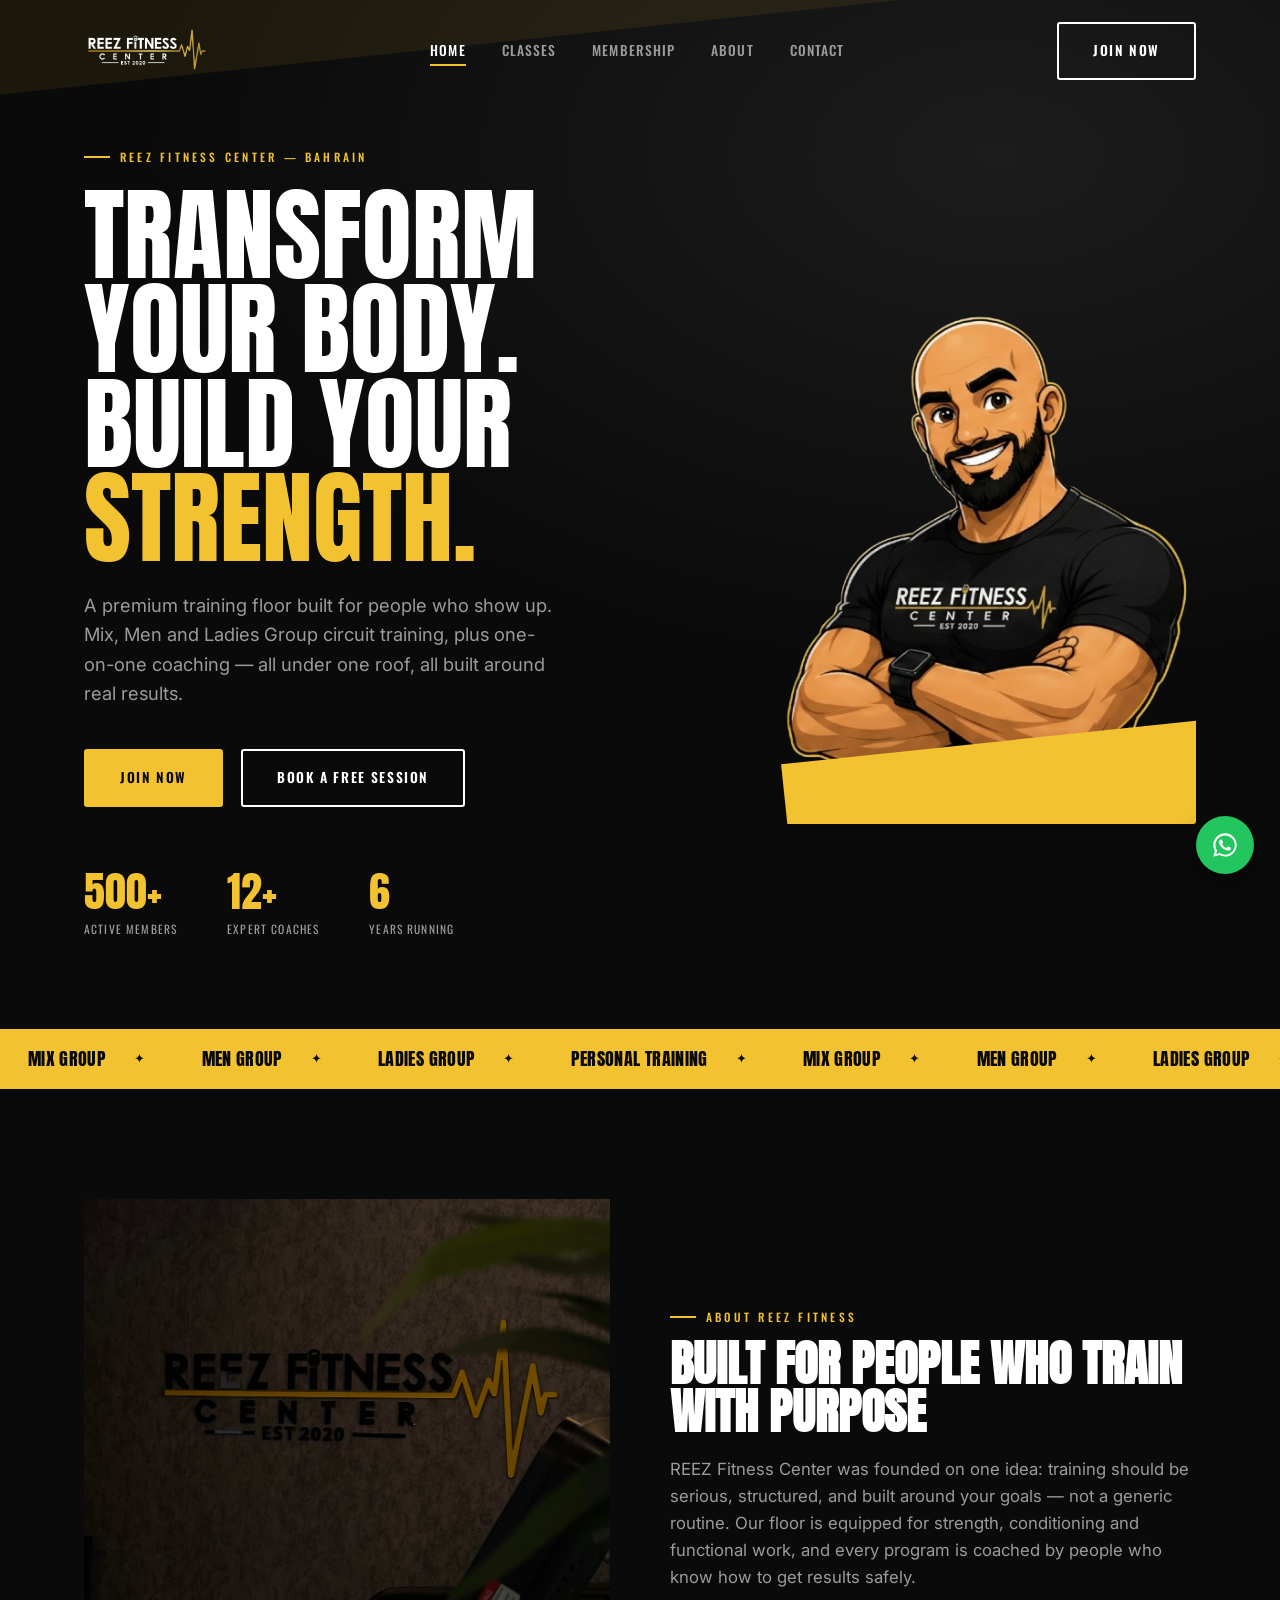
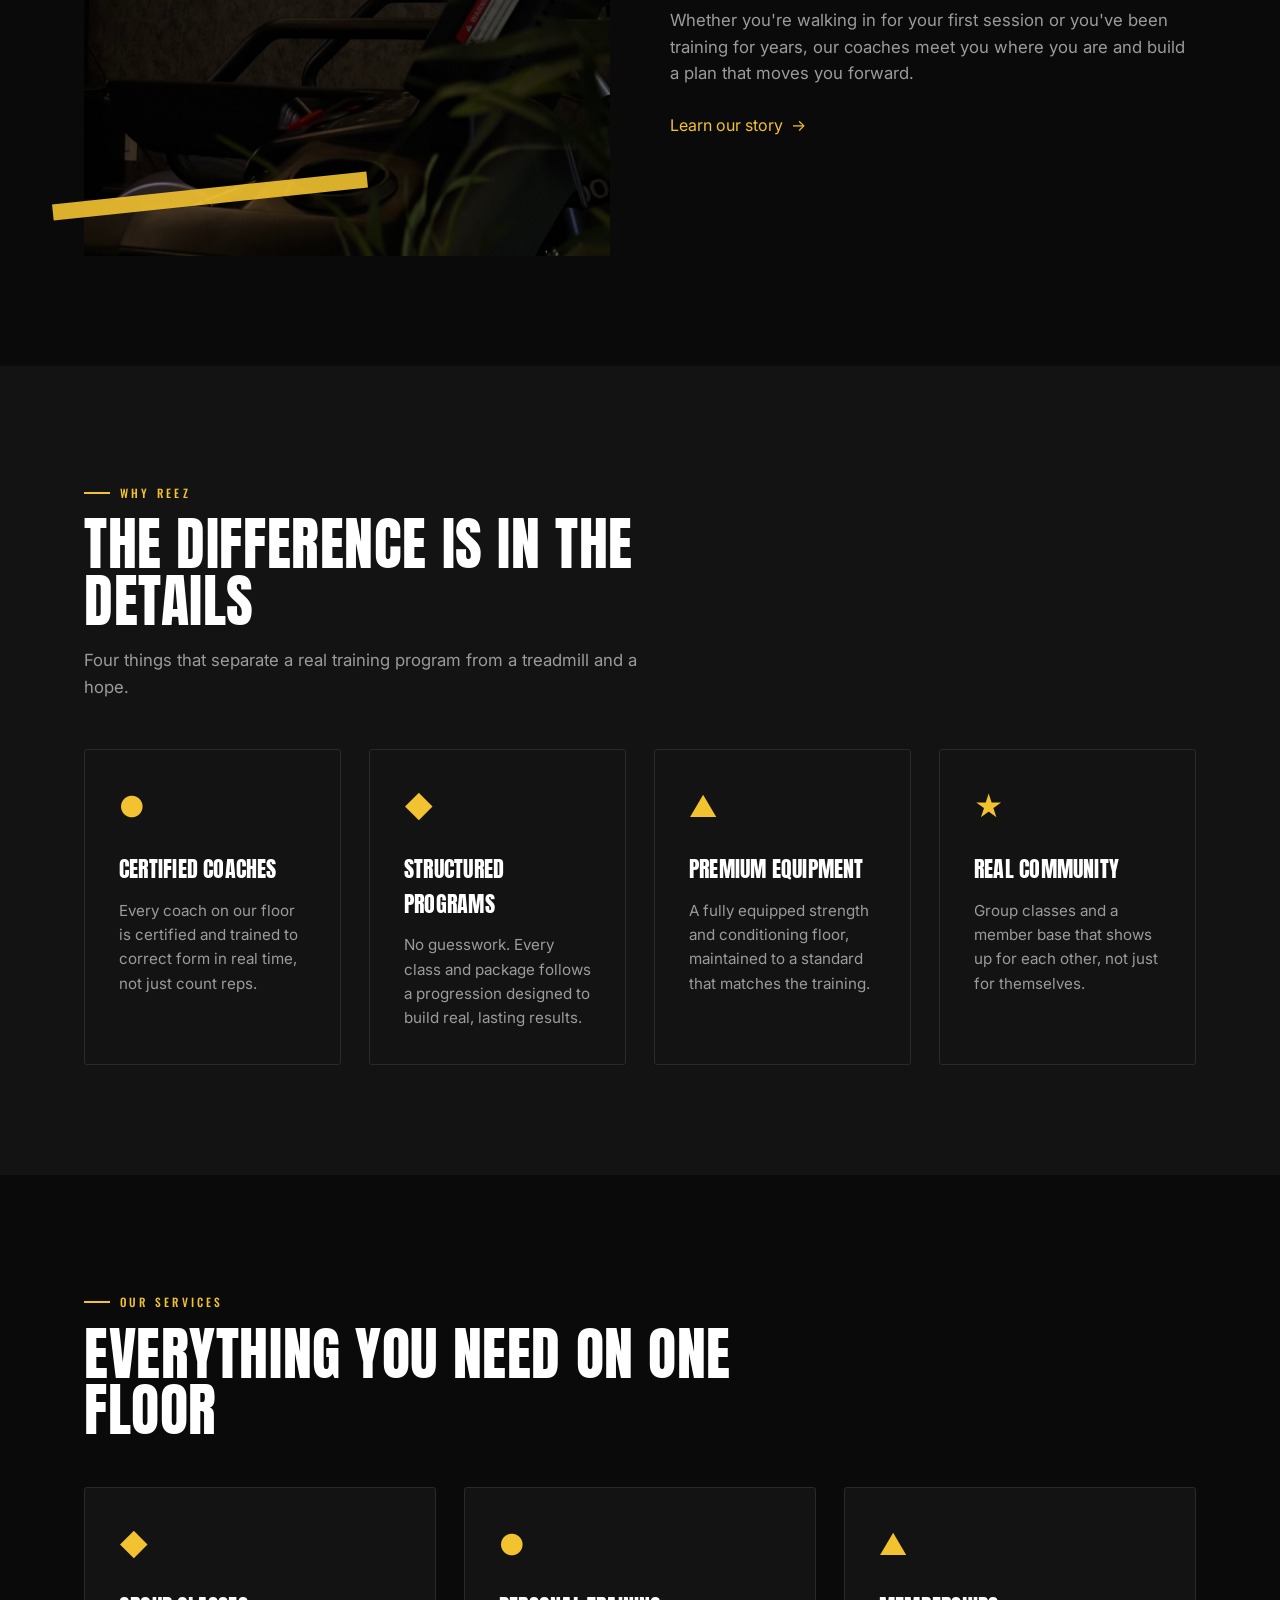
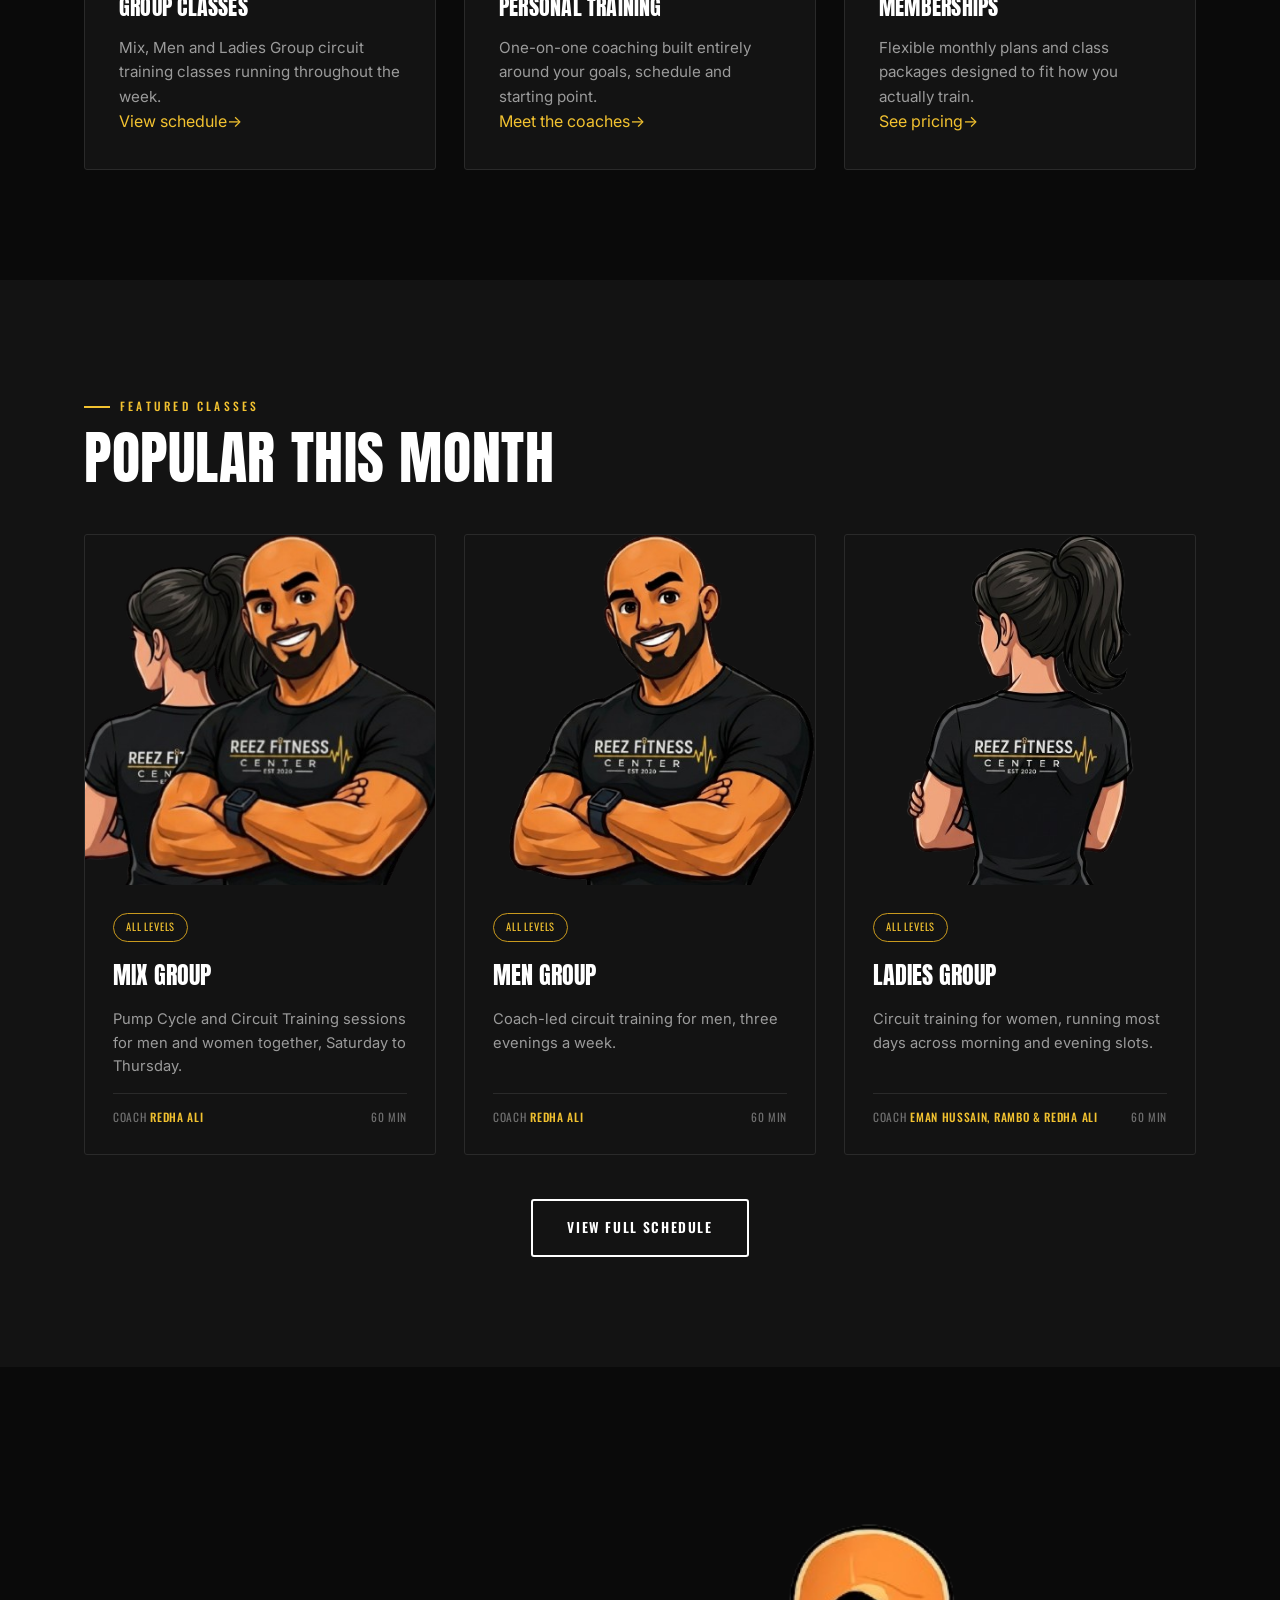
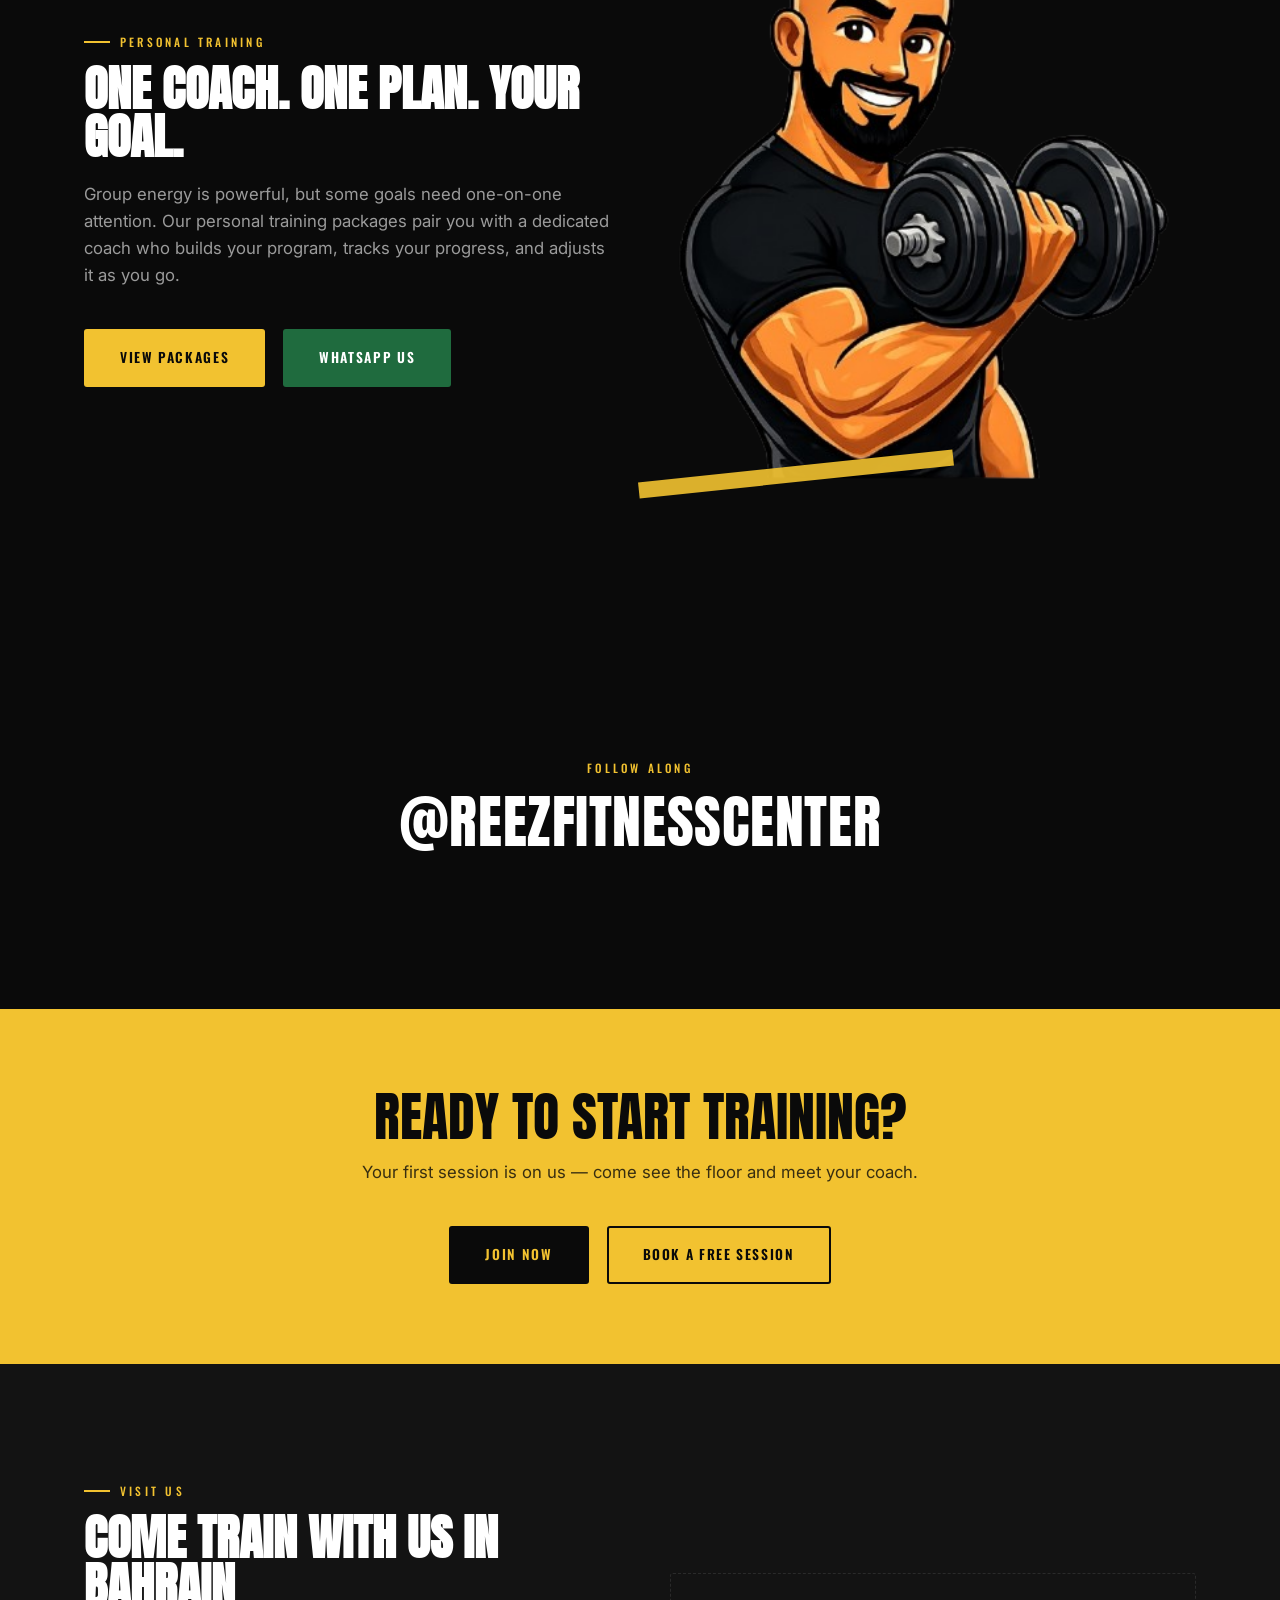
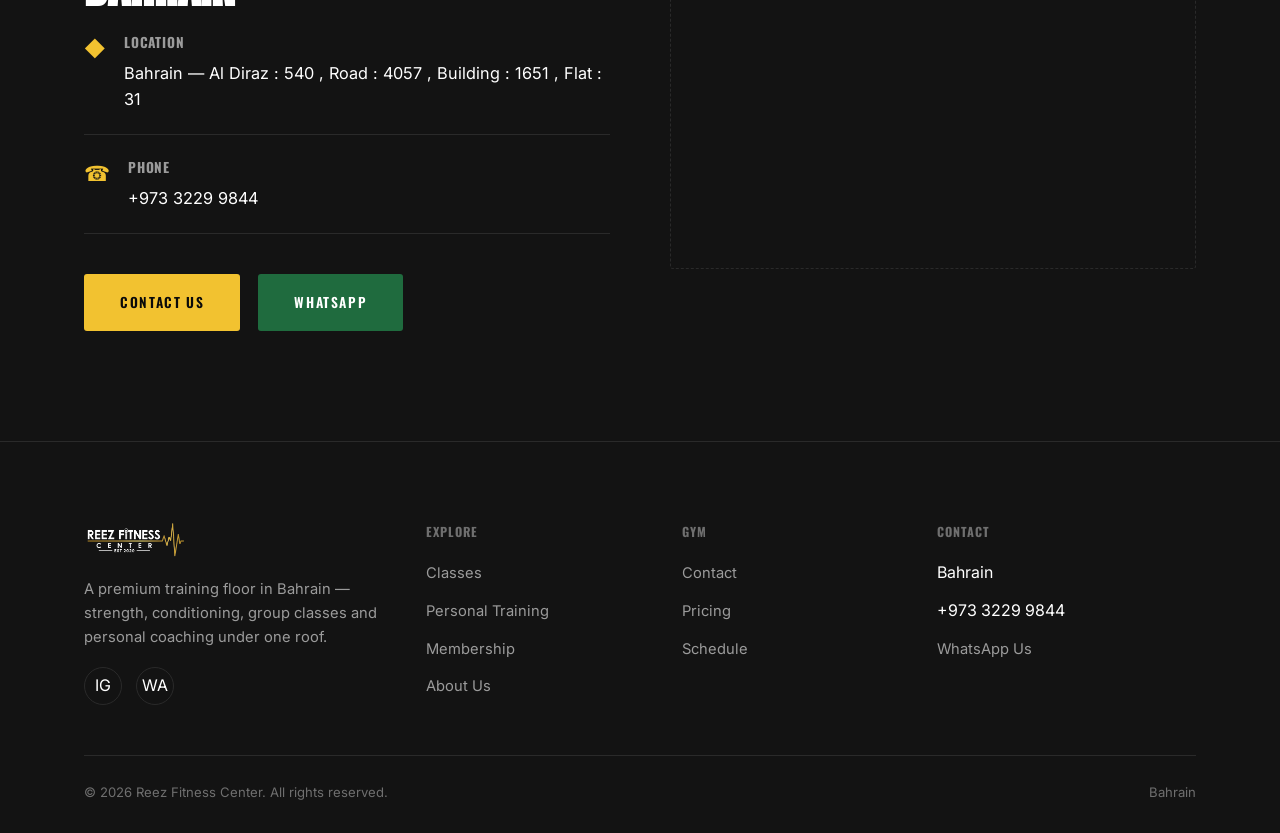
==== commit 27e63b1d: "Add files via upload" ====
--- a/index.html
+++ b/index.html
@@ -252,7 +252,7 @@
     <div class="reveal">
       <div class="eyebrow">Visit Us</div>
       <h2 style="font-family:var(--font-display);text-transform:uppercase;font-size:clamp(2rem,4vw,3rem);margin-top:14px;line-height:1;">Come train with us in Bahrain</h2>
-      <div class="info-block"><span class="icon">&#9670;</span><div><h3>Location</h3><p>Bahrain — full address placeholder</p></div></div>
+      <div class="info-block"><span class="icon">&#9670;</span><div><h3>Location</h3><p>Bahrain — Al Diraz : 540 , Road : 4057 , Building : 1651 , Flat : 31 </p></div></div>
       <div class="info-block"><span class="icon">&#9742;</span><div><h3>Phone</h3><p>+973 3229 9844</p></div></div>
       <div class="btn-row">
         <a href="contact.html" class="btn btn-primary">Contact Us</a>
